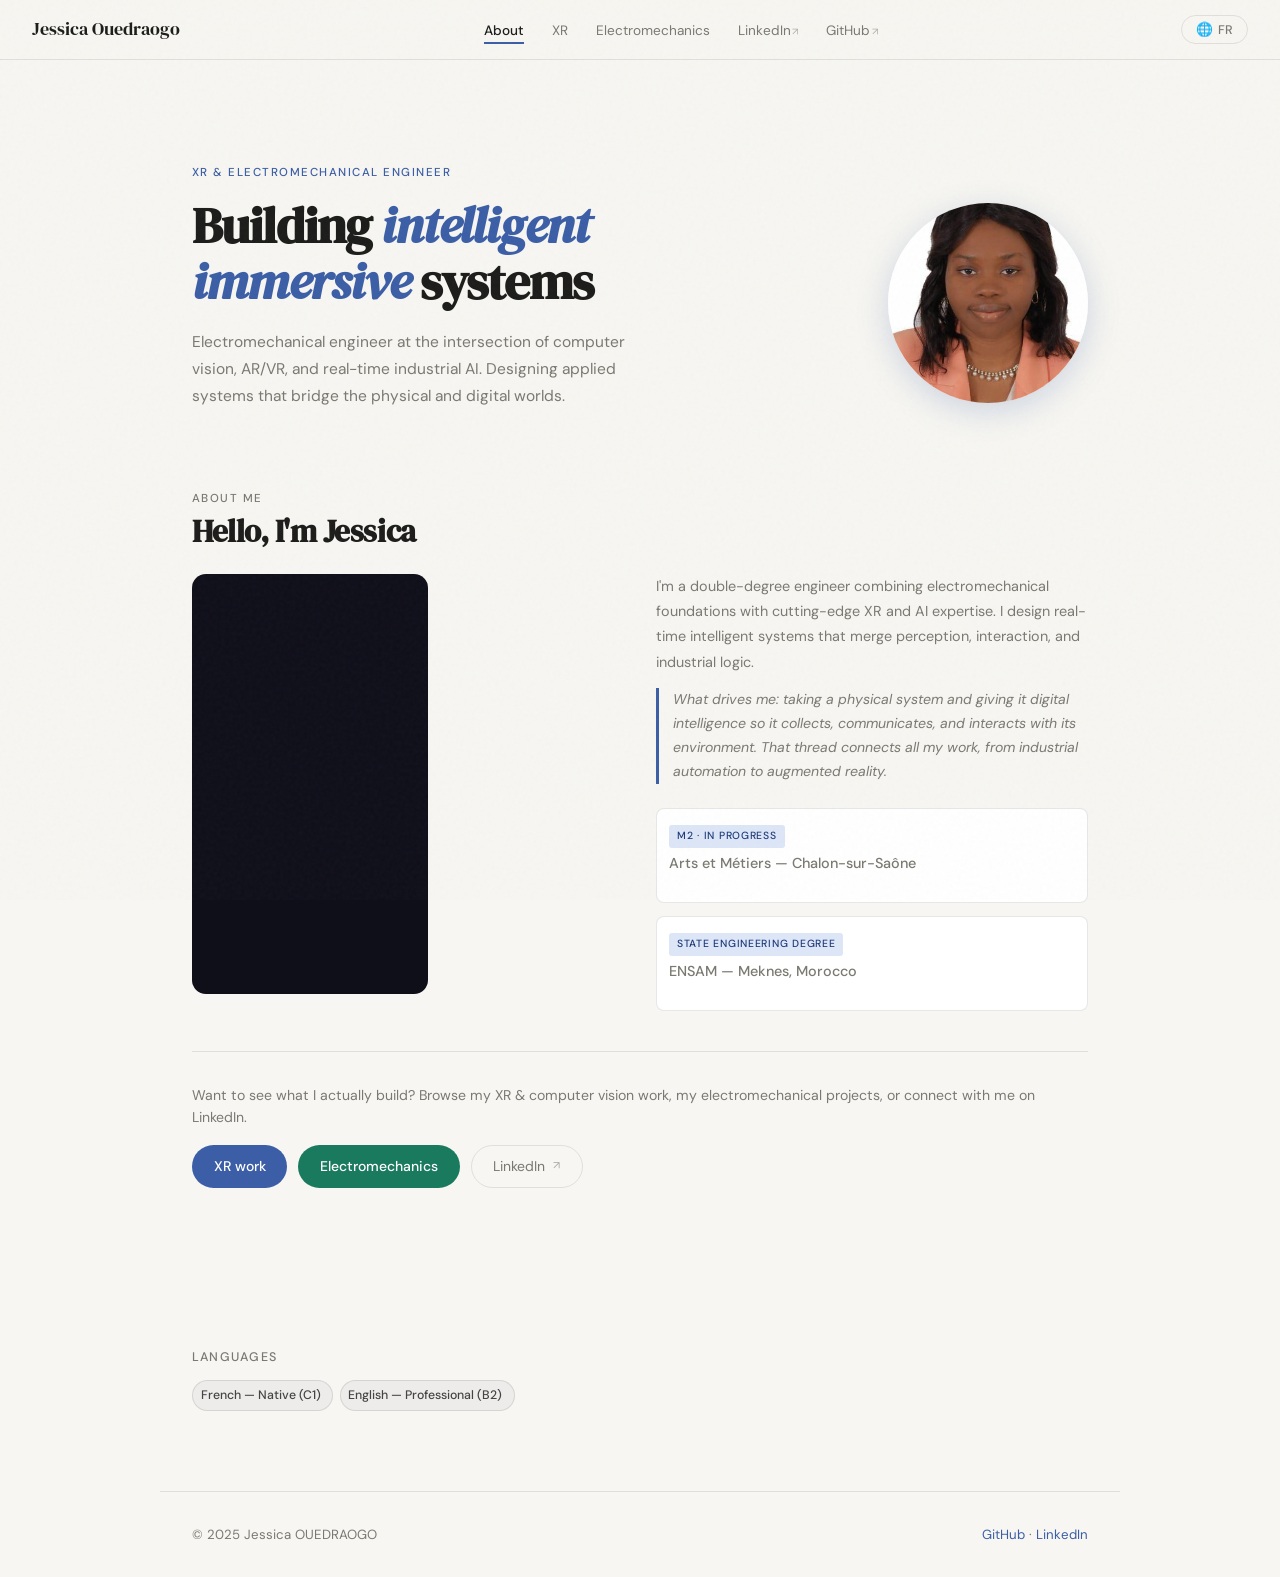
==== index.html @ d199c16f "Add files via upload" ====
<!DOCTYPE html>
<html lang="en" translate="no">
<head>
<meta charset="UTF-8">
<meta name="viewport" content="width=device-width, initial-scale=1.0">
<title>Jessica OUEDRAOGO — XR & Electromechanical Engineer</title>
<link rel="preconnect" href="https://fonts.googleapis.com">
<link rel="preconnect" href="https://fonts.gstatic.com" crossorigin>
<link href="https://fonts.googleapis.com/css2?family=DM+Sans:ital,wght@0,300;0,400;0,500;1,300&family=DM+Serif+Display:ital@0;1&display=swap" rel="stylesheet">
<link rel="stylesheet" href="assets/style.css">
</head>
<body>

<nav>
  <a href="index.html" class="nav-logo">Jessica Ouedraogo</a>
  <ul class="nav-links">
    <li><a href="index.html#about" data-i18n="nav-about" aria-current="page">About</a></li>
    <li><a href="xr.html" data-i18n="nav-xr">XR</a></li>
    <li><a href="electromecanique.html" data-i18n="nav-el">Electromechanics</a></li>
    <li><a href="https://www.linkedin.com/in/jessica-ouedraogo-2485332b0/" target="_blank" rel="noopener">LinkedIn</a></li>
    <li><a href="https://github.com/JessicaOUEDRAOGO" target="_blank" rel="noopener">GitHub</a></li>
  </ul>
  <button id="lang-btn" onclick="toggleLang()" style="
    background:transparent;border:1px solid var(--border);border-radius:100px;
    padding:.3rem .85rem;font-size:.78rem;font-weight:500;cursor:pointer;
    color:var(--muted);font-family:'DM Sans',sans-serif;transition:all .2s;
    display:flex;align-items:center;gap:.35rem;flex-shrink:0
  " onmouseover="this.style.background='var(--surface)'" onmouseout="this.style.background='transparent'">
    <span style="font-size:.85rem">🌐</span> FR
  </button>
</nav>

<!-- HERO + ABOUT -->
<div class="sw" id="hero">
  <div class="si">

    <!-- Ligne 1 : nom + titre -->
    <div class="hg" style="margin-bottom:3rem">
      <div>
        <p class="ey" data-i18n="hero-eyebrow">XR &amp; Electromechanical Engineer</p>
        <h1 class="hero" data-i18n="hero-h1">Building <em>intelligent<br>immersive</em> systems</h1>
        <p class="hsub" data-i18n="hero-sub">Electromechanical engineer at the intersection of computer vision, AR/VR, and real-time industrial AI. Designing applied systems that bridge the physical and digital worlds.</p>
      </div>
      <div class="av"><img src="assets/images/avatar.jpg" alt="Jessica OUEDRAOGO" loading="eager" decoding="async"></div>
    </div>

    <!-- Ligne 2 : vidéo + bio + logos -->
    <p class="sl" data-i18n="about-label" style="margin-bottom:.35rem">About me</p>
    <h2 class="st" data-i18n="about-title" style="margin-bottom:1.5rem">Hello, I'm Jessica</h2>
    <div class="al" id="about">

      <!-- VIDÉO HTML5 native -->
      <div class="vw">
        <iframe
          src="https://www.youtube.com/embed/zHc7DJUoYN8"
          title="Jessica OUEDRAOGO — Introduction"
          allow="accelerometer; autoplay; clipboard-write; encrypted-media; gyroscope; picture-in-picture"
          allowfullscreen
          style="position:absolute;inset:0;width:100%;height:100%;border:none;border-radius:var(--radius)">
        </iframe>
      </div>

      <!-- BIO + LOGOS -->
      <div class="abt">
        <p style="font-size:.9rem;color:var(--muted);line-height:1.75;margin-bottom:.85rem" data-i18n="about-p1">I'm a double-degree engineer combining electromechanical foundations with cutting-edge XR and AI expertise. I design real-time intelligent systems that merge perception, interaction, and industrial logic.</p>
        <p style="font-size:.88rem;color:var(--muted);line-height:1.7;font-style:italic;border-left:3px solid var(--xr);padding-left:.9rem;margin-bottom:1.5rem" data-i18n="about-quote">"What drives me: taking a physical system and giving it digital intelligence — so it collects, communicates, and interacts with its environment. That thread connects all my work, from industrial automation to augmented reality."</p>

        <!-- LOGOS UNIVERSITÉS -->
        <div class="edu-logos">
          <div class="edu-logo-item">
            <img src="https://raw.githubusercontent.com/JessicaOUEDRAOGO/Portfolio/main/About_Education/ENSAM.jpg"
                 alt="ENSAM Chalon-sur-Saône"
                 onerror="this.style.display='none'">
            <div>
              <span class="edu-badge-sm" data-i18n="edu-badge-1">M2 · In progress</span>
              <p class="edu-logo-name" data-i18n="edu-name-1">Arts et Métiers — Chalon-sur-Saône</p>
            </div>
          </div>
          <div class="edu-logo-item">
            <img src="https://raw.githubusercontent.com/JessicaOUEDRAOGO/Portfolio/main/About_Education/logo_ensam.jpg"
                 alt="ENSAM Meknes"
                 onerror="this.style.display='none'">
            <div>
              <span class="edu-badge-sm" data-i18n="edu-badge-2">State Engineering Degree</span>
              <p class="edu-logo-name" data-i18n="edu-name-2">ENSAM — Meknes, Morocco</p>
            </div>
          </div>
        </div>
      </div>
    </div>

    <!-- CTA explicatif : où aller ensuite -->
    <div style="margin-top:2.5rem;padding-top:2rem;border-top:1px solid var(--border)">
      <p style="font-size:.88rem;color:var(--muted);margin-bottom:1rem" data-i18n="cta-explore-label">Want to see what I actually build? Browse my XR & computer vision work, my electromechanical projects, or connect with me on LinkedIn.</p>
      <div class="ha">
        <a href="xr.html" class="btn bp" data-i18n="hero-btn-xr">XR work</a>
        <a href="electromecanique.html" class="btn bg" data-i18n="hero-btn-el">Electromechanics</a>
        <a href="https://www.linkedin.com/in/jessica-ouedraogo-2485332b0/" target="_blank" rel="noopener" class="btn bext">LinkedIn</a>
      </div>
    </div>

  </div>
</div>

<!-- SKILLS — Langues uniquement (placement le plus robuste : une seule source, pas de duplication) -->
<div class="sw" id="skills-sec">
  <div class="si">
    <div class="skw" style="grid-template-columns:1fr">
      <div class="skg">
        <h3 data-i18n="skills-lang">Languages</h3>
        <div class="skt">
          <span class="sk skg2" data-i18n="lang-french">French — Native (C1)</span>
          <span class="sk skg2" data-i18n="lang-english">English — Professional (B2)</span>
        </div>
      </div>
    </div>
  </div>
</div>

<footer>
  <span data-i18n="footer-copy">© 2025 Jessica OUEDRAOGO</span>
  <span><a href="https://github.com/JessicaOUEDRAOGO" target="_blank" rel="noopener">GitHub</a> · <a href="https://www.linkedin.com/in/jessica-ouedraogo-2485332b0/" target="_blank" rel="noopener">LinkedIn</a></span>
</footer>

<script src="assets/i18n.js"></script>
<script src="assets/main.js"></script>
</body></html>
---- assets/style.css ----
*,*::before,*::after{box-sizing:border-box;margin:0;padding:0}
html{scroll-behavior:smooth}
:root{
  --bg:#F7F6F2;--surface:#fff;--text:#1C1C1A;--muted:#7A7971;
  --border:rgba(28,28,26,.1);--radius:14px;--radius-sm:8px;
  --xr:#3B5EA6;--xr-l:#E8EDF7;--xr-tt:#1E3A7A;--xr-tb:#DDE6F7;
  --el:#1A7A5E;--el-l:#E2F5EF;--el-tt:#0D5040;--el-tb:#C8EDE3;
}
body{font-family:'DM Sans',sans-serif;background:var(--bg);color:var(--text);line-height:1.6;font-size:16px;overflow-x:hidden}

/* NAV */
nav{position:sticky;top:0;z-index:200;background:rgba(247,246,242,.93);backdrop-filter:blur(14px);-webkit-backdrop-filter:blur(14px);border-bottom:1px solid var(--border);padding:0 2rem;display:flex;align-items:center;justify-content:space-between;height:60px}
.nav-logo{font-family:'DM Serif Display',serif;font-size:1.1rem;color:var(--text);text-decoration:none}
.nav-links{display:flex;gap:1.75rem;list-style:none}
.nav-links a{font-size:.85rem;color:var(--muted);text-decoration:none;transition:color .2s}
.nav-links a:hover{color:var(--text)}
.nav-links a[aria-current="page"]{color:var(--text);font-weight:500;border-bottom:2px solid var(--xr);padding-bottom:.2rem}
.nav-links a[target="_blank"]::after{content:"↗";font-size:.75em;margin-left:.1rem;opacity:.55}

/* SECTION WRAP */
.sw{position:relative;overflow:hidden}
.si{position:relative;z-index:2;max-width:960px;margin:0 auto;padding:5rem 2rem}


/* HERO */
#hero{background:#F7F6F2}
.hg{display:grid;grid-template-columns:1fr auto;gap:3rem;align-items:center;padding-top:1.5rem}
.ey{font-size:.72rem;font-weight:500;letter-spacing:.13em;text-transform:uppercase;color:var(--xr);margin-bottom:.9rem}
h1.hero{font-family:'DM Serif Display',serif;font-size:clamp(2.3rem,5vw,3.2rem);line-height:1.1;letter-spacing:-.02em;margin-bottom:1.2rem}
h1.hero em{font-style:italic;color:var(--xr)}
.hsub{font-size:.97rem;color:var(--muted);line-height:1.75;max-width:480px;margin-bottom:2rem}
.ha{display:flex;gap:.7rem;flex-wrap:wrap}
.btn{display:inline-flex;align-items:center;gap:.4rem;padding:.58rem 1.35rem;border-radius:100px;font-size:.875rem;font-weight:500;text-decoration:none;transition:all .2s;cursor:pointer;border:none;font-family:'DM Sans',sans-serif}
.bp{background:var(--xr);color:#fff}.bp:hover{background:#2a4a8a;transform:translateY(-1px)}
.bg{background:var(--el);color:#fff}.bg:hover{background:#145c46;transform:translateY(-1px)}
.bo{background:transparent;color:var(--text);border:1px solid var(--border)}.bo:hover{background:var(--surface);transform:translateY(-1px)}
.bext{background:transparent;color:var(--muted);border:1px solid var(--border);font-weight:400}.bext:hover{background:var(--surface);color:var(--text);transform:translateY(-1px)}
.btn[target="_blank"]::after{content:"↗";font-size:.8em;margin-left:.1rem;opacity:.6}
.av{width:200px;height:200px;border-radius:50%;border:none;box-shadow:0 8px 32px rgba(59,94,166,.22);overflow:hidden;flex-shrink:0}
.av img{width:100%;height:100%;object-fit:cover}

/* SECTION HEADER */
.sl{font-size:.72rem;font-weight:500;letter-spacing:.13em;text-transform:uppercase;color:var(--muted);margin-bottom:.35rem}
.st{font-family:'DM Serif Display',serif;font-size:1.95rem;line-height:1.15;letter-spacing:-.015em;margin-bottom:2.5rem}

/* ABOUT */
.al{display:grid;grid-template-columns:1fr 1fr;gap:2rem;align-items:start}
.vw{position:relative;aspect-ratio:9/16;max-height:420px;background:#0f0f1a;border-radius:var(--radius);overflow:hidden;border:1px solid var(--border)}
.vw iframe{position:absolute;inset:0;width:100%;height:100%;border:none}
.vpl{width:100%;height:100%;display:flex;flex-direction:column;align-items:center;justify-content:center;gap:1rem;color:#999;font-size:.83rem;text-align:center;padding:1.75rem;background:linear-gradient(135deg,#0f0f1a,#1a1a2e)}
.vpl svg{opacity:.45}
.vpl strong{color:#ccc;font-size:.9rem}
.vpl p{font-size:.78rem;line-height:1.55;color:#888;max-width:220px}
.vpl code{font-size:.7rem;background:rgba(255,255,255,.08);padding:2px 5px;border-radius:3px;color:#aaa}
.abt h3{font-family:'DM Serif Display',serif;font-size:1.35rem;margin-bottom:.7rem}
.abt p{font-size:.9rem;color:var(--muted);line-height:1.75;margin-bottom:.85rem}
.chips{display:flex;flex-wrap:wrap;gap:.4rem;margin-top:.9rem}
.chip{padding:.3rem .8rem;border-radius:100px;font-size:.75rem;font-weight:500;background:var(--xr-l);color:var(--xr-tt);border:1px solid rgba(59,94,166,.15)}
.edu-logos{display:flex;flex-direction:column;gap:.85rem}
.edu-logo-item{display:flex;align-items:center;gap:.85rem;padding:.75rem;background:var(--surface);border:1px solid var(--border);border-radius:var(--radius-sm)}
.edu-logo-item img{width:48px;height:48px;object-fit:contain;border-radius:6px;border:1px solid var(--border);padding:3px;background:#fff;flex-shrink:0}
.edu-badge-sm{font-size:.65rem;font-weight:500;letter-spacing:.07em;text-transform:uppercase;color:var(--xr-tt);background:var(--xr-tb);padding:.18rem .5rem;border-radius:3px;display:inline-block;margin-bottom:.2rem}
.edu-logo-name{font-size:.82rem;font-weight:500;color:var(--text);margin:0}

/* XR BG */
#xr-section{background:linear-gradient(180deg,#8fa8d8 0%,#6688c0 10%,#3a5a9e 22%,#1a2f6b 36%,#1a2f6b 78%,#0d1f4a 100%)}
#xr-section .st{color:#E8EDF7}
#xr-section .sl{color:rgba(255,255,255,.75)}
/* ELECTRO BG */
#el-section{background:linear-gradient(180deg,#0d1f4a 0%,#083524 10%,#0a3d2b 22%,#0a3d2b 78%,#051a12 100%)}
#el-section .st{color:#C8EDE3}
#el-section .sl{color:#5DCAA5}

/* TIMELINE */
.tl{position:relative;padding-left:2rem}
.tl::before{content:'';position:absolute;left:.55rem;top:.5rem;bottom:.5rem;width:2px;border-radius:2px}
#xr-section .tl::before{background:linear-gradient(180deg,#8AABDF,rgba(138,171,223,.1))}
#el-section .tl::before{background:linear-gradient(180deg,#5DCAA5,rgba(93,202,165,.1))}
.ti{position:relative;margin-bottom:2rem}
.ti:last-child{margin-bottom:0}
.td{position:absolute;left:-1.93rem;top:.55rem;width:14px;height:14px;border-radius:50%;border:3px solid var(--bg)}
#xr-section .td{background:#8AABDF;box-shadow:0 0 0 2px #8AABDF;border-color:#0f1b3d}
#el-section .td{background:#5DCAA5;box-shadow:0 0 0 2px #5DCAA5;border-color:#052117}
.tc{background:rgba(255,255,255,.72);backdrop-filter:blur(10px);border-radius:var(--radius);padding:1.2rem 1.4rem;transition:transform .2s,box-shadow .2s}
#xr-section .tc{border:1px solid rgba(255,255,255,.12);background:rgba(255,255,255,.07)}
#xr-section .tc:hover{transform:translateX(4px);box-shadow:0 6px 32px rgba(0,0,0,.3)}
#el-section .tc{border:1px solid rgba(255,255,255,.12);background:rgba(255,255,255,.07)}
#el-section .tc:hover{transform:translateX(4px);box-shadow:0 6px 32px rgba(0,0,0,.3)}
.tm{display:flex;align-items:center;gap:.55rem;margin-bottom:.45rem;flex-wrap:wrap}
.tb{font-size:.67rem;font-weight:500;letter-spacing:.07em;text-transform:uppercase;padding:.2rem .6rem;border-radius:4px}
.ba{background:#F3EEF8;color:#5B3FA8}
.bp2{background:#FEF0E3;color:#A0511A}
.bx{background:var(--xr-tb);color:var(--xr-tt)}
.be{background:var(--el-tb);color:var(--el-tt)}
.bev{background:#FFF4DE;color:#8B5E00}
.tdate{font-size:.73rem;color:rgba(255,255,255,.45)}
.ttitle{font-family:'DM Serif Display',serif;font-size:1.08rem;margin-bottom:.3rem;color:#fff}
.torg{font-size:.8rem;color:rgba(255,255,255,.5);font-style:italic;margin-bottom:.55rem}
.tdesc{font-size:.84rem;color:rgba(255,255,255,.65);line-height:1.65;margin-bottom:.65rem}
.tprojs{display:grid;grid-template-columns:repeat(auto-fill,minmax(190px,1fr));gap:.7rem;margin-top:.7rem}

/* PROJ MINI CARDS */
.pc{background:rgba(255,255,255,.9);border-radius:10px;overflow:hidden;cursor:pointer;border:1px solid rgba(0,0,0,.08);transition:transform .2s,box-shadow .2s}
.pc:hover{transform:translateY(-3px);box-shadow:0 8px 22px rgba(0,0,0,.1)}
.pt{aspect-ratio:16/9;overflow:hidden;background:#1a1a2e;position:relative}
.pt img{width:100%;height:100%;object-fit:cover;transition:transform .3s}
.pc:hover .pt img{transform:scale(1.05)}
.pte{width:100%;height:100%;display:flex;align-items:center;justify-content:center;color:#666;font-size:.73rem}
.pov{position:absolute;inset:0;background:rgba(0,0,0,.25);opacity:0;transition:opacity .2s;display:flex;align-items:center;justify-content:center}
.pc:hover .pov{opacity:1}
.plc{width:38px;height:38px;border-radius:50%;background:rgba(255,255,255,.95);display:flex;align-items:center;justify-content:center}
.plc svg{width:15px;height:15px}
#xr-section .plc svg{fill:var(--xr)}
#el-section .plc svg{fill:var(--el)}
.pi{padding:.65rem .8rem}
.pn{font-size:.8rem;font-weight:500;color:var(--text);margin-bottom:.18rem;line-height:1.3}
.ptc{font-size:.7rem;color:var(--muted)}

/* SKILLS */
#skills-sec{background:#F7F6F2}
.skw{display:grid;grid-template-columns:1fr 1fr;gap:2rem}
.skg h3{font-size:.78rem;font-weight:500;text-transform:uppercase;letter-spacing:.1em;color:var(--muted);margin-bottom:.8rem}
.skt{display:flex;flex-wrap:wrap;gap:.4rem}
.sk{display:inline-flex;align-items:center;gap:.35rem;padding:.28rem .72rem .28rem .48rem;border-radius:100px;font-size:.77rem;font-weight:500}
.sk img,.sk svg{width:14px;height:14px;flex-shrink:0}
.skb{background:var(--xr-tb);color:var(--xr-tt);border:1px solid rgba(59,94,166,.2)}
.skd{background:#1C1C1A;color:#fff}
.skt2{background:var(--el-tb);color:var(--el-tt);border:1px solid rgba(26,122,94,.2)}
.skp{background:#EEE8F8;color:#5B3FA8;border:1px solid rgba(91,63,168,.2)}
.sko{background:#FEF0E3;color:#A0511A;border:1px solid rgba(160,81,26,.2)}
.skg2{background:#EEECEA;color:#444;border:1px solid rgba(0,0,0,.1)}

/* MODAL */
.mb{display:none;position:fixed;inset:0;background:rgba(10,10,8,.65);z-index:300;padding:1.5rem;align-items:center;justify-content:center;backdrop-filter:blur(8px)}
.mb.open{display:flex}
.mo{background:var(--surface);border-radius:var(--radius);max-width:780px;width:100%;max-height:90vh;overflow-y:auto;position:relative;animation:min .25s cubic-bezier(.34,1.56,.64,1)}
@keyframes min{from{opacity:0;transform:scale(.93) translateY(10px)}to{opacity:1;transform:scale(1) translateY(0)}}
.mc{position:absolute;top:.9rem;right:.9rem;width:33px;height:33px;border-radius:50%;background:var(--bg);border:1px solid var(--border);cursor:pointer;display:flex;align-items:center;justify-content:center;z-index:10}
.mc:hover{background:#e8e8e8}
.mc svg{width:13px;height:13px}
.mm{width:100%;aspect-ratio:16/9;background:#111;border-radius:var(--radius) var(--radius) 0 0;overflow:hidden;display:flex;align-items:center;justify-content:center}
.mm img{width:100%;height:100%;object-fit:contain}
.mbd{padding:1.75rem 2rem 2rem}
.mtag{display:inline-block;font-size:.68rem;font-weight:500;letter-spacing:.08em;text-transform:uppercase;padding:.22rem .6rem;border-radius:4px;margin-bottom:.7rem}
.mtitle{font-family:'DM Serif Display',serif;font-size:1.6rem;margin-bottom:.7rem}
.mdesc{font-size:.92rem;color:var(--muted);line-height:1.75;margin-bottom:1.4rem}

footer{border-top:1px solid var(--border);padding:2rem;max-width:960px;margin:0 auto;display:flex;align-items:center;justify-content:space-between;font-size:.83rem;color:var(--muted);flex-wrap:wrap;gap:.75rem}
footer a{color:var(--xr);text-decoration:none}
footer a:hover{text-decoration:underline}

.cross{background:#F7F6F2}
.cross-inner{max-width:960px;margin:0 auto;padding:3rem 2rem;text-align:center}
.cross-label{font-size:.78rem;color:var(--muted);margin-bottom:.9rem}

@media(max-width:700px){
  .hg{grid-template-columns:1fr}.av{width:110px;height:110px;order:-1}
  .al{grid-template-columns:1fr}.skw{grid-template-columns:1fr}
  nav{padding:0 1rem}.nav-links{gap:1rem}
  .si{padding:3.5rem 1.25rem}
  .mbd{padding:1.2rem}.mb{padding:.5rem}
}
.ttech{display:flex;flex-wrap:wrap;gap:.35rem;margin-top:.6rem}
.thook{font-size:.88rem;font-style:italic;font-weight:400;line-height:1.6;margin-bottom:.75rem;display:block}
#xr-section .thook{color:#a8c4e8}
#el-section .thook{color:#7dd4b4}
.thook .word{display:inline-block;overflow:hidden;vertical-align:bottom}
.thook .word span{display:inline-block;transform:translateY(110%);opacity:0;transition:transform .5s cubic-bezier(.16,1,.3,1), opacity .4s ease}
.thook.hook-visible .word span{transform:translateY(0);opacity:1}
.sep{width:100%;overflow:hidden;line-height:0;pointer-events:none}
.sep svg{display:block;width:100%}
@media(prefers-reduced-motion:reduce){*{transition:none!important;animation:none!important}}
.sw{transition:none}
.fade-in{opacity:0;transform:translateY(24px);transition:opacity .7s ease,transform .7s ease}
.fade-in.visible{opacity:1;transform:translateY(0)}
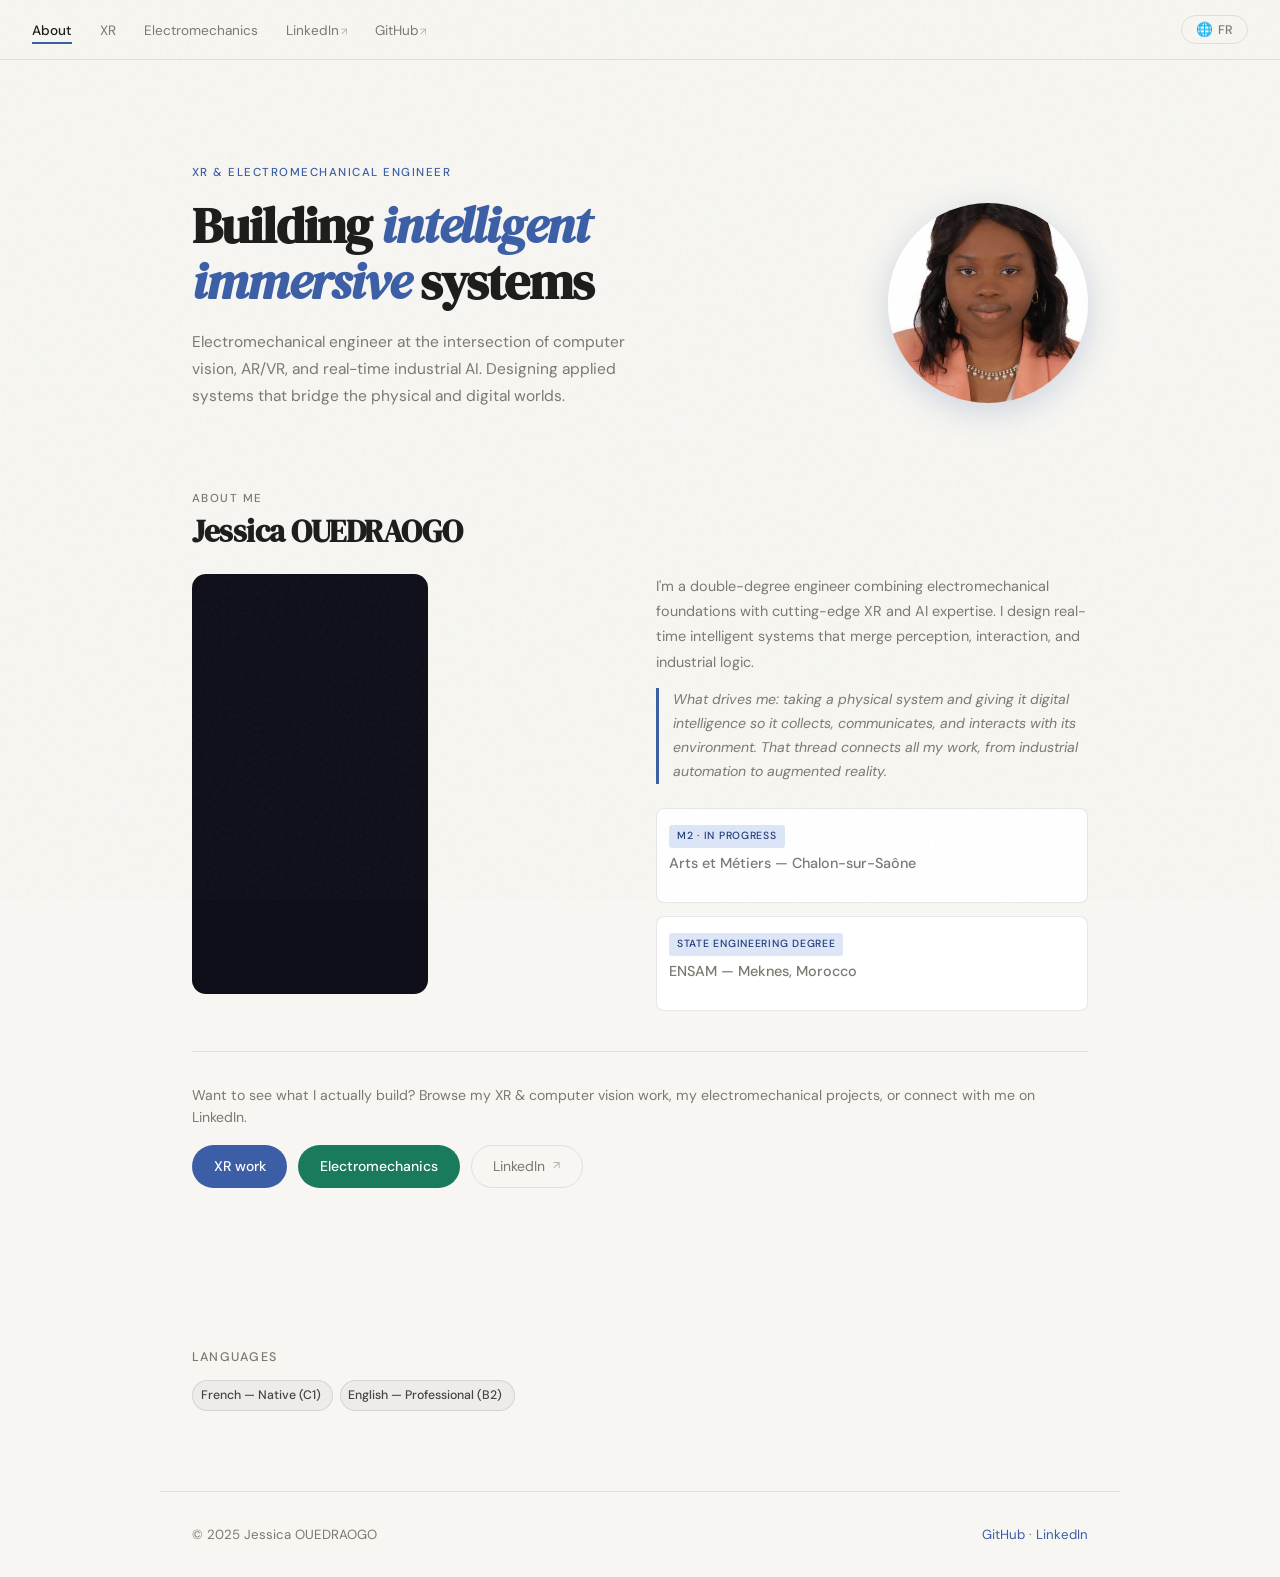
==== commit a7dc5123: "Add files via upload" ====
--- a/index.html
+++ b/index.html
@@ -12,7 +12,6 @@
 <body>
 
 <nav>
-  <a href="index.html" class="nav-logo">Jessica Ouedraogo</a>
   <ul class="nav-links">
     <li><a href="index.html#about" data-i18n="nav-about" aria-current="page">About</a></li>
     <li><a href="xr.html" data-i18n="nav-xr">XR</a></li>
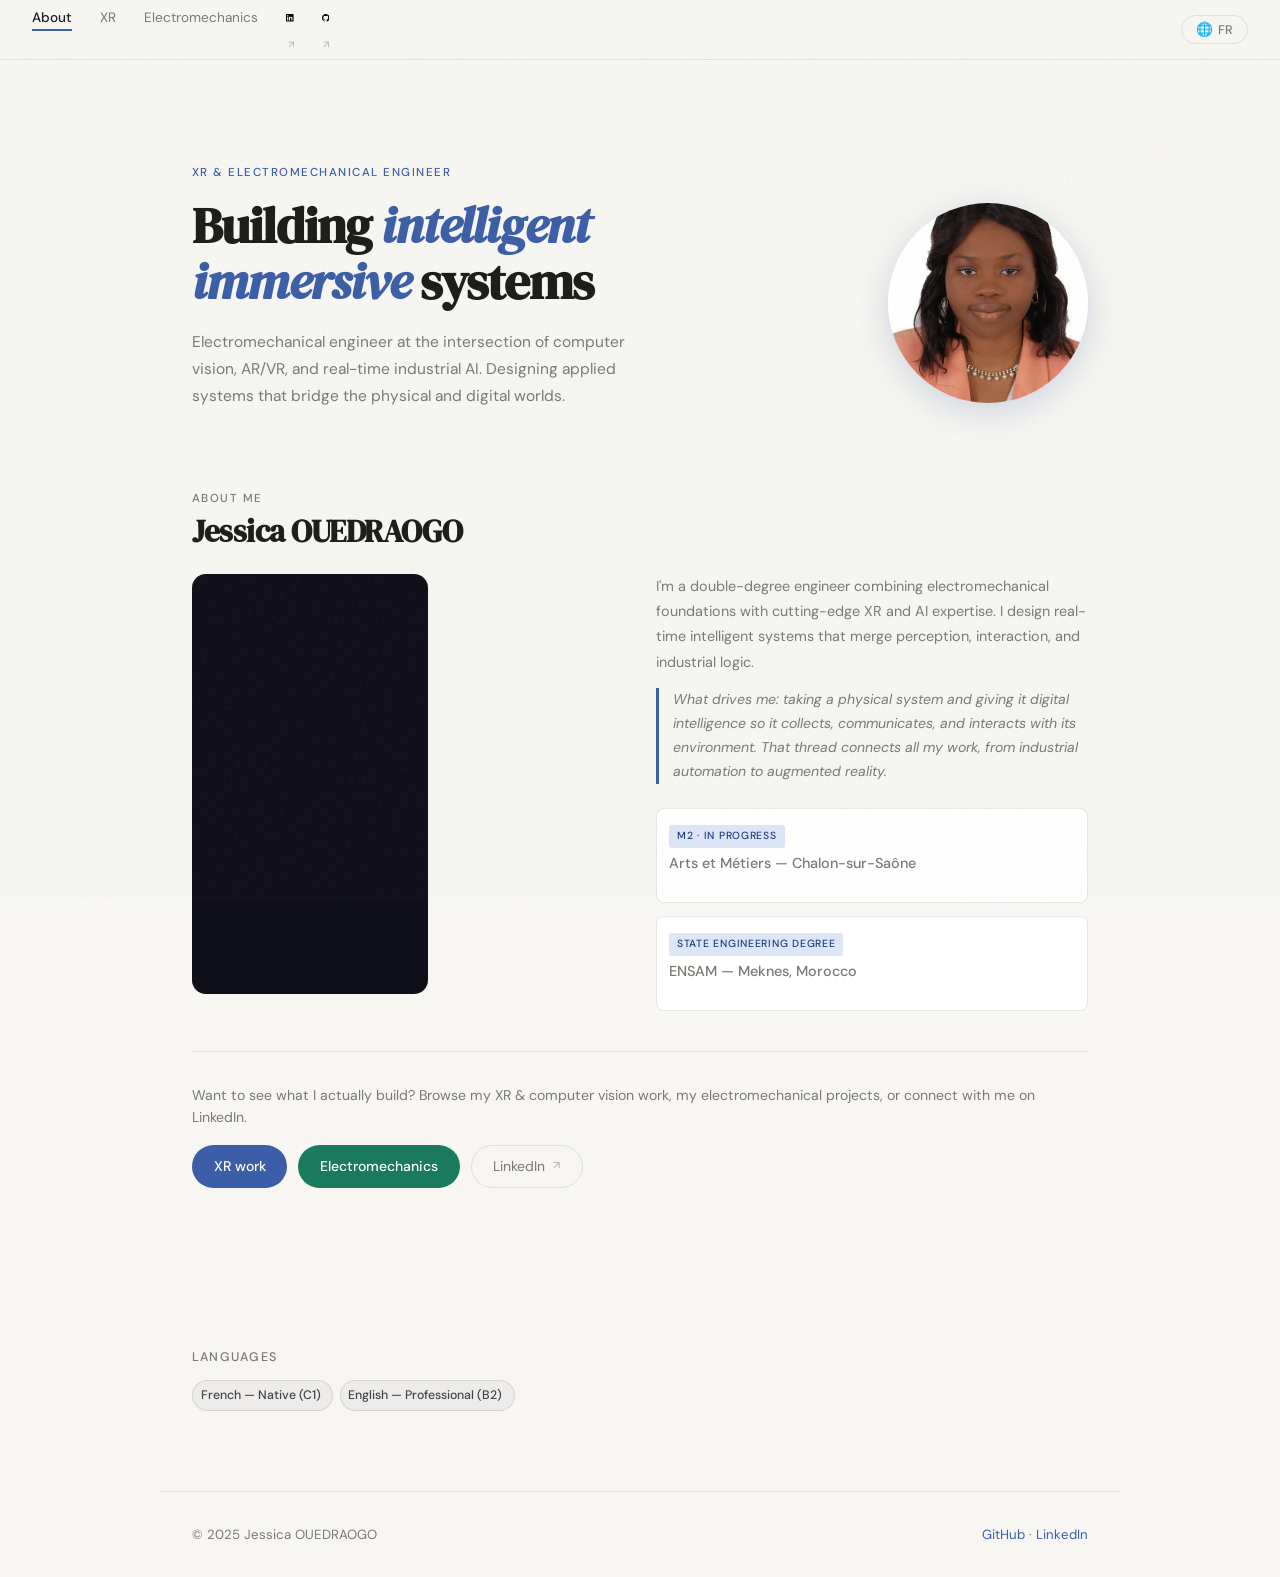
==== commit 06aa47f8: "Add files via upload" ====
--- a/index.html
+++ b/index.html
@@ -16,8 +16,8 @@
     <li><a href="index.html#about" data-i18n="nav-about" aria-current="page">About</a></li>
     <li><a href="xr.html" data-i18n="nav-xr">XR</a></li>
     <li><a href="electromecanique.html" data-i18n="nav-el">Electromechanics</a></li>
-    <li><a href="https://www.linkedin.com/in/jessica-ouedraogo-2485332b0/" target="_blank" rel="noopener">LinkedIn</a></li>
-    <li><a href="https://github.com/JessicaOUEDRAOGO" target="_blank" rel="noopener">GitHub</a></li>
+    <li><a href="https://www.linkedin.com/in/jessica-ouedraogo-2485332b0/" target="_blank" rel="noopener" class="nav-icon" aria-label="LinkedIn"><svg viewBox="0 0 24 24"><path d="M20.447 20.452h-3.554v-5.569c0-1.328-.027-3.037-1.852-3.037-1.853 0-2.136 1.445-2.136 2.939v5.667H9.351V9h3.414v1.561h.046c.477-.9 1.637-1.85 3.37-1.85 3.601 0 4.267 2.37 4.267 5.455v6.286zM5.337 7.433c-1.144 0-2.063-.926-2.063-2.065 0-1.138.92-2.063 2.063-2.063 1.14 0 2.064.925 2.064 2.063 0 1.139-.925 2.065-2.064 2.065zm1.782 13.019H3.555V9h3.564v11.452zM22.225 0H1.771C.792 0 0 .774 0 1.729v20.542C0 23.227.792 24 1.771 24h20.451C23.2 24 24 23.227 24 22.271V1.729C24 .774 23.2 0 22.222 0h.003z"/></svg></a></li>
+    <li><a href="https://github.com/JessicaOUEDRAOGO" target="_blank" rel="noopener" class="nav-icon" aria-label="GitHub"><svg viewBox="0 0 24 24"><path d="M12 .297c-6.63 0-12 5.373-12 12 0 5.303 3.438 9.8 8.205 11.385.6.113.82-.258.82-.577 0-.285-.01-1.04-.015-2.04-3.338.724-4.042-1.61-4.042-1.61-.546-1.385-1.333-1.755-1.333-1.755-1.087-.744.084-.729.084-.729 1.205.084 1.838 1.236 1.838 1.236 1.07 1.835 2.809 1.305 3.495.998.108-.776.417-1.305.76-1.605-2.665-.3-5.466-1.332-5.466-5.93 0-1.31.465-2.38 1.235-3.22-.135-.303-.54-1.523.105-3.176 0 0 1.005-.322 3.3 1.23.96-.267 1.98-.399 3-.405 1.02.006 2.04.138 3 .405 2.28-1.552 3.285-1.23 3.285-1.23.645 1.653.24 2.873.12 3.176.765.84 1.23 1.91 1.23 3.22 0 4.61-2.805 5.625-5.475 5.92.42.36.81 1.096.81 2.22 0 1.606-.015 2.896-.015 3.286 0 .315.21.69.825.57C20.565 22.092 24 17.592 24 12.297c0-6.627-5.373-12-12-12"/></svg></a></li>
   </ul>
   <button id="lang-btn" onclick="toggleLang()" style="
     background:transparent;border:1px solid var(--border);border-radius:100px;
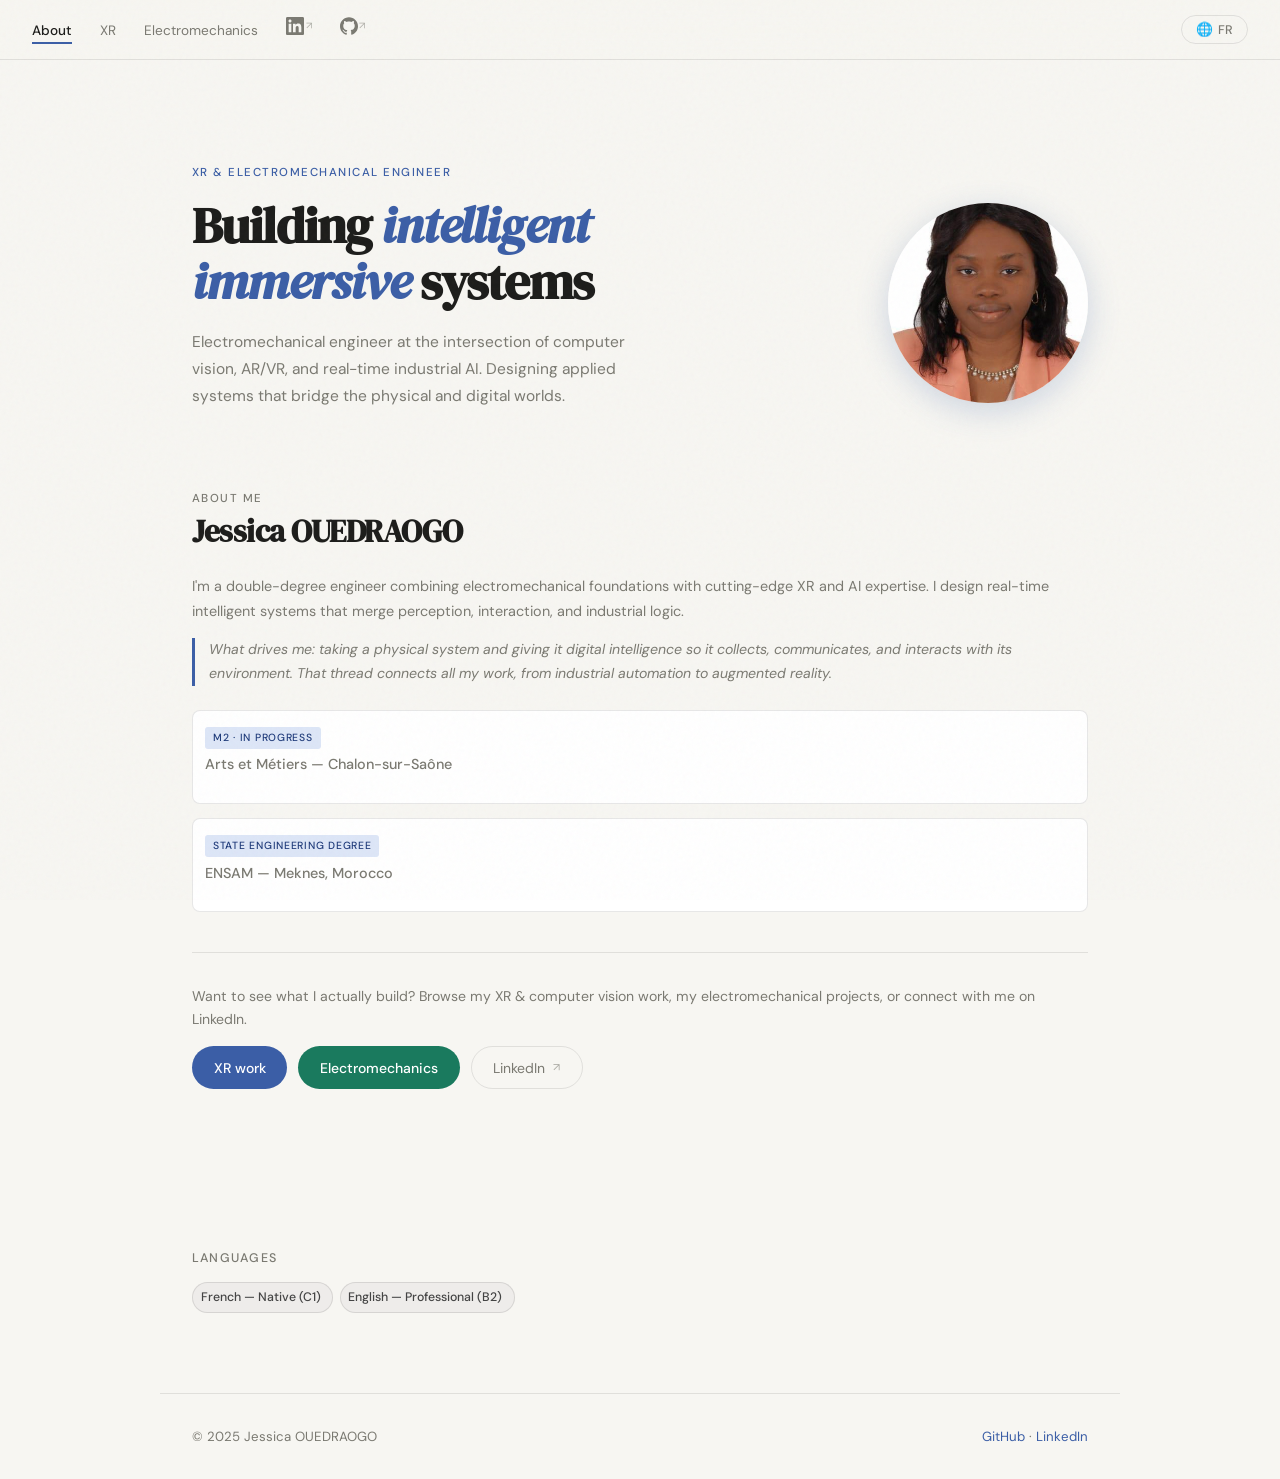
==== commit 8906bb8a: "Add files via upload" ====
--- a/index.html
+++ b/index.html
@@ -43,21 +43,10 @@
       <div class="av"><img src="assets/images/avatar.jpg" alt="Jessica OUEDRAOGO" loading="eager" decoding="async"></div>
     </div>
 
-    <!-- Ligne 2 : vidéo + bio + logos -->
+    <!-- Ligne 2 : bio + logos -->
     <p class="sl" data-i18n="about-label" style="margin-bottom:.35rem">About me</p>
     <h2 class="st" data-i18n="about-title" style="margin-bottom:1.5rem">Hello, I'm Jessica</h2>
-    <div class="al" id="about">
-
-      <!-- VIDÉO HTML5 native -->
-      <div class="vw">
-        <iframe
-          src="https://www.youtube.com/embed/zHc7DJUoYN8"
-          title="Jessica OUEDRAOGO — Introduction"
-          allow="accelerometer; autoplay; clipboard-write; encrypted-media; gyroscope; picture-in-picture"
-          allowfullscreen
-          style="position:absolute;inset:0;width:100%;height:100%;border:none;border-radius:var(--radius)">
-        </iframe>
-      </div>
+    <div class="al" id="about" style="grid-template-columns:1fr">
 
       <!-- BIO + LOGOS -->
       <div class="abt">
--- a/assets/style.css
+++ b/assets/style.css
@@ -15,7 +15,9 @@
 .nav-links a{font-size:.85rem;color:var(--muted);text-decoration:none;transition:color .2s}
 .nav-links a:hover{color:var(--text)}
 .nav-links a[aria-current="page"]{color:var(--text);font-weight:500;border-bottom:2px solid var(--xr);padding-bottom:.2rem}
-.nav-links a[target="_blank"]::after{content:"↗";font-size:.75em;margin-left:.1rem;opacity:.55}
+.nav-links a[target="_blank"]::after{content:"↗\FE0E";font-size:.75em;margin-left:.1rem;opacity:.55}
+.nav-links a.nav-icon{display:inline-flex;align-items:center}
+.nav-links a.nav-icon svg{width:18px;height:18px;fill:currentColor;display:block}
 
 /* SECTION WRAP */
 .sw{position:relative;overflow:hidden}
@@ -35,7 +37,7 @@
 .bg{background:var(--el);color:#fff}.bg:hover{background:#145c46;transform:translateY(-1px)}
 .bo{background:transparent;color:var(--text);border:1px solid var(--border)}.bo:hover{background:var(--surface);transform:translateY(-1px)}
 .bext{background:transparent;color:var(--muted);border:1px solid var(--border);font-weight:400}.bext:hover{background:var(--surface);color:var(--text);transform:translateY(-1px)}
-.btn[target="_blank"]::after{content:"↗";font-size:.8em;margin-left:.1rem;opacity:.6}
+.btn[target="_blank"]::after{content:"↗\FE0E";font-size:.8em;margin-left:.1rem;opacity:.6}
 .av{width:200px;height:200px;border-radius:50%;border:none;box-shadow:0 8px 32px rgba(59,94,166,.22);overflow:hidden;flex-shrink:0}
 .av img{width:100%;height:100%;object-fit:cover}
 
@@ -156,9 +158,21 @@
 @media(max-width:700px){
   .hg{grid-template-columns:1fr}.av{width:110px;height:110px;order:-1}
   .al{grid-template-columns:1fr}.skw{grid-template-columns:1fr}
-  nav{padding:0 1rem}.nav-links{gap:1rem}
+  nav{padding:0 1rem;gap:.6rem}
+  .nav-links{gap:.9rem;flex:1;overflow-x:auto;-ms-overflow-style:none;scrollbar-width:none;-webkit-overflow-scrolling:touch}
+  .nav-links::-webkit-scrollbar{display:none}
+  .nav-links li{flex-shrink:0}
+  .nav-links a{font-size:.8rem}
+  .nav-links a.nav-icon svg{width:16px;height:16px}
+  #lang-btn{padding:.3rem .65rem!important;flex-shrink:0}
   .si{padding:3.5rem 1.25rem}
   .mbd{padding:1.2rem}.mb{padding:.5rem}
+}
+@media(max-width:420px){
+  nav{padding:0 .8rem}
+  .nav-links{gap:.7rem}
+  .nav-links a{font-size:.76rem}
+  #lang-btn span{display:none}
 }
 .ttech{display:flex;flex-wrap:wrap;gap:.35rem;margin-top:.6rem}
 .thook{font-size:.88rem;font-style:italic;font-weight:400;line-height:1.6;margin-bottom:.75rem;display:block}
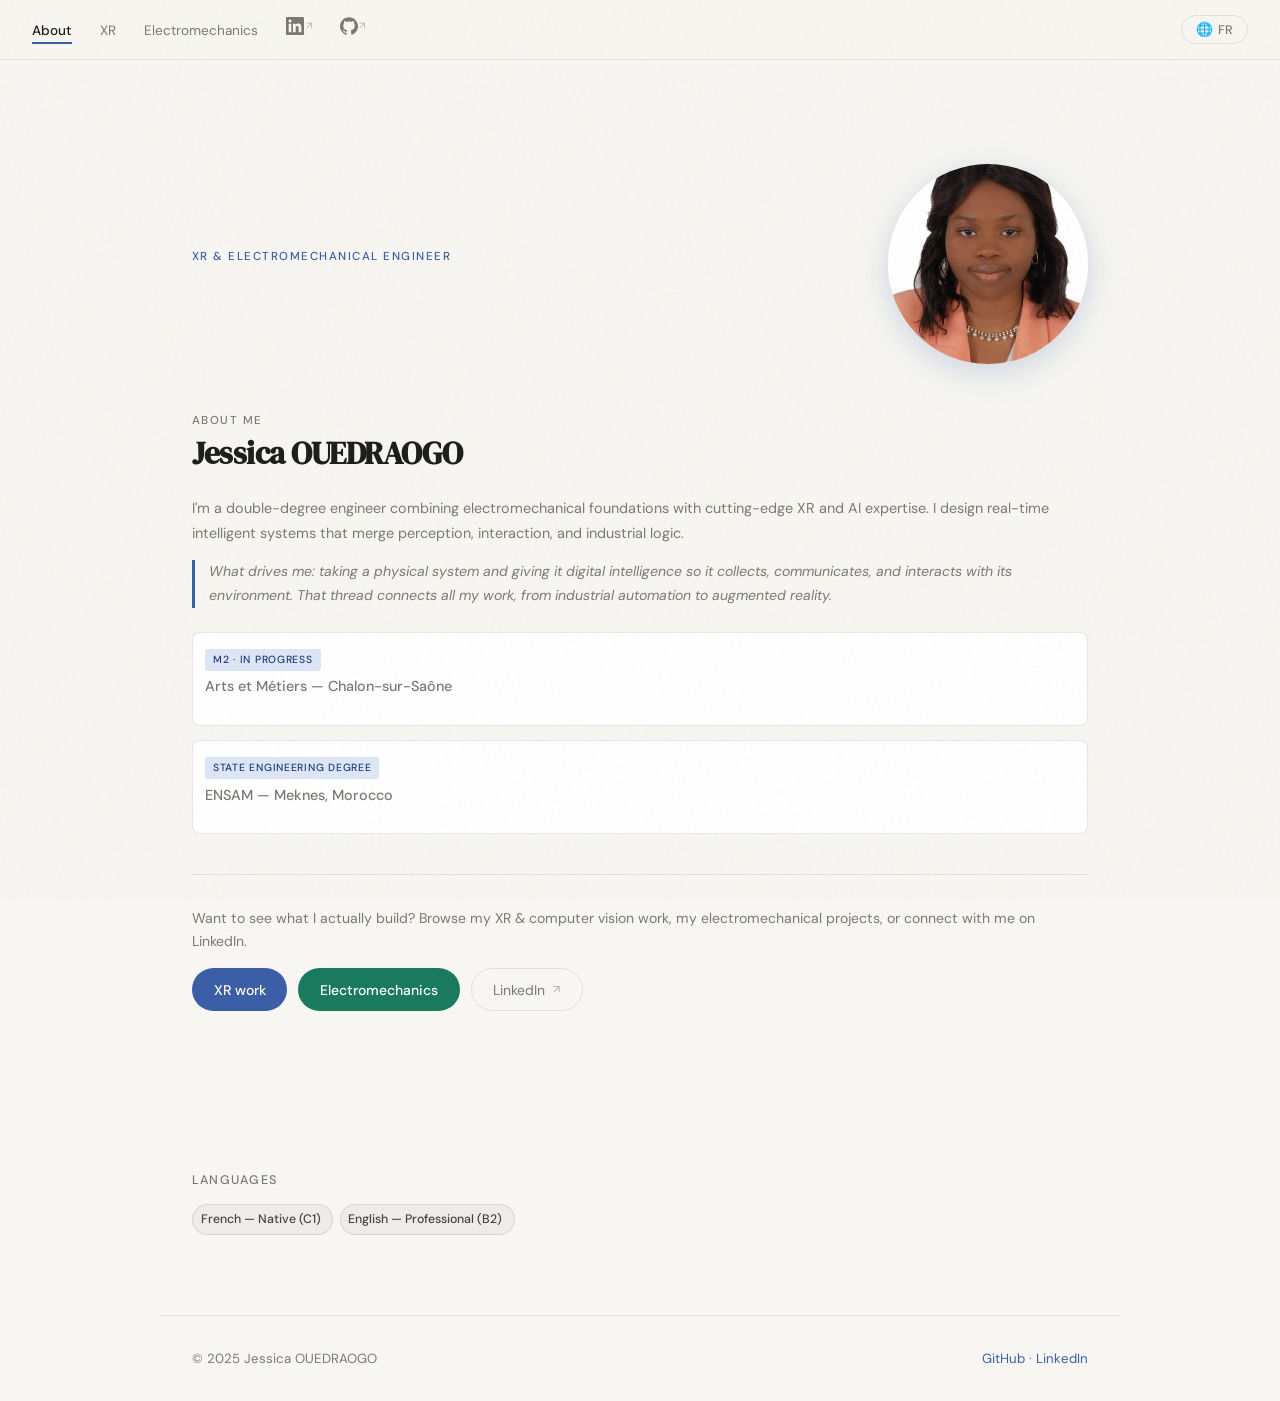
==== commit 500742f7: "Add files via upload" ====
--- a/index.html
+++ b/index.html
@@ -37,8 +37,6 @@
     <div class="hg" style="margin-bottom:3rem">
       <div>
         <p class="ey" data-i18n="hero-eyebrow">XR &amp; Electromechanical Engineer</p>
-        <h1 class="hero" data-i18n="hero-h1">Building <em>intelligent<br>immersive</em> systems</h1>
-        <p class="hsub" data-i18n="hero-sub">Electromechanical engineer at the intersection of computer vision, AR/VR, and real-time industrial AI. Designing applied systems that bridge the physical and digital worlds.</p>
       </div>
       <div class="av"><img src="assets/images/avatar.jpg" alt="Jessica OUEDRAOGO" loading="eager" decoding="async"></div>
     </div>
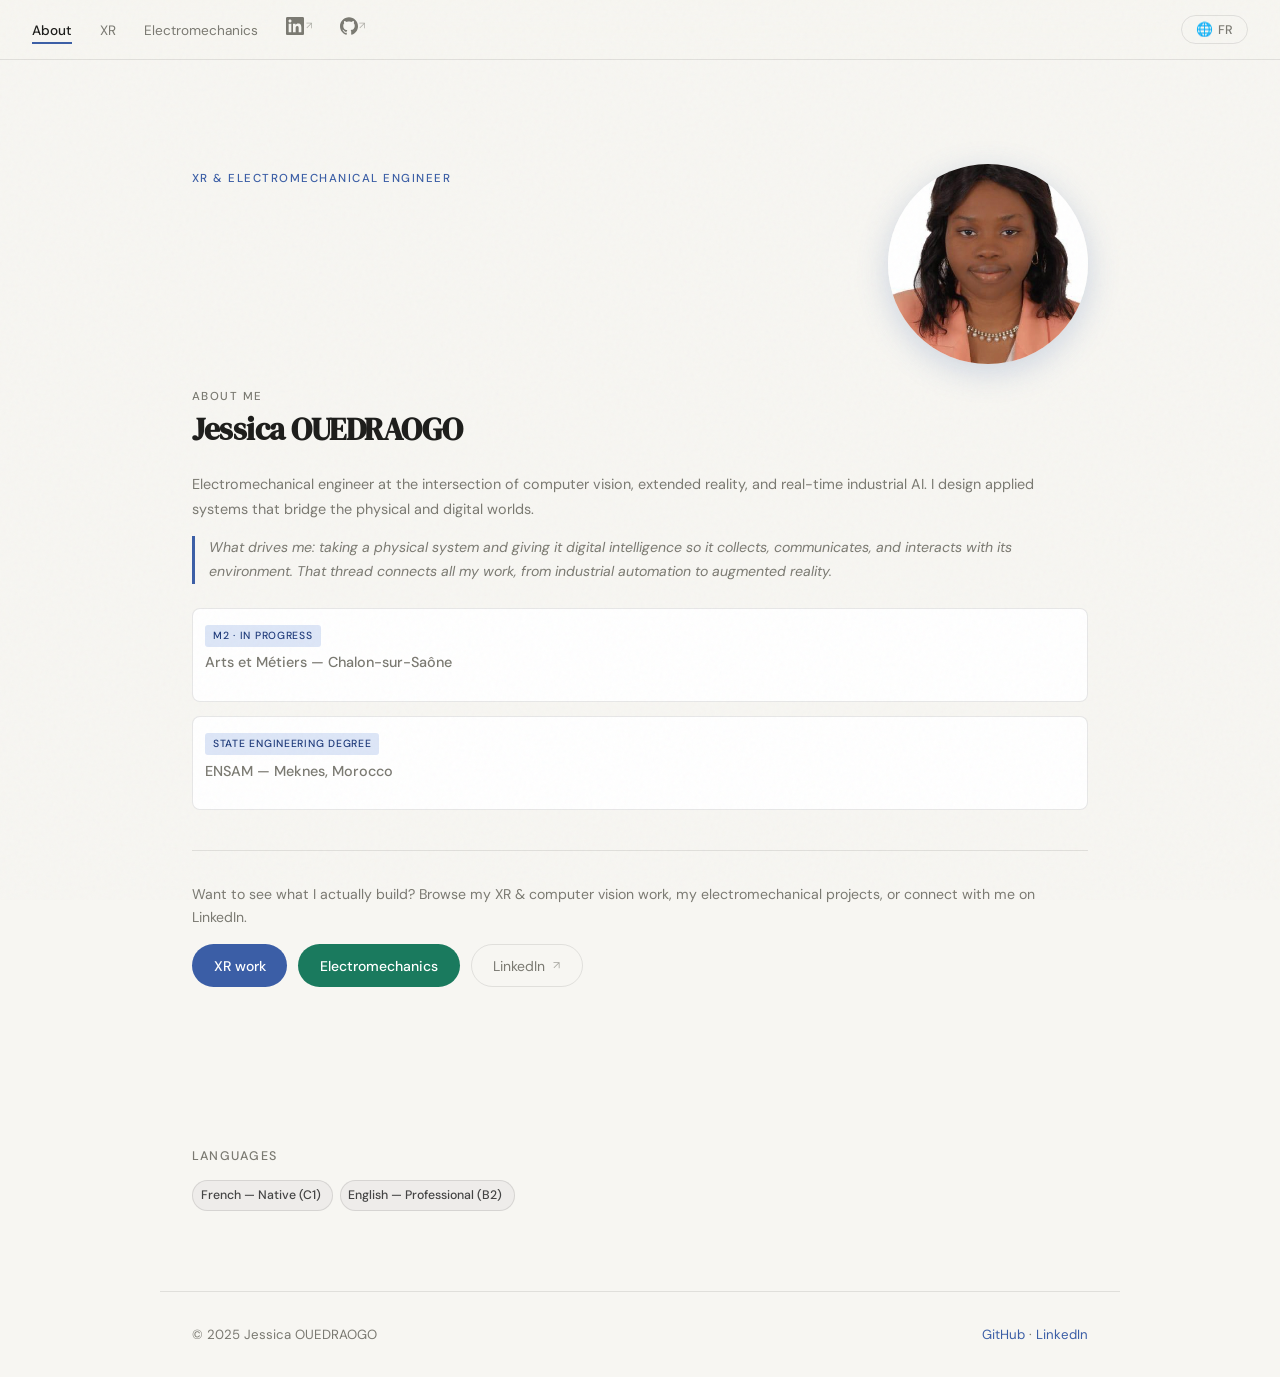
==== commit 0aeb64e4: "Add files via upload" ====
--- a/index.html
+++ b/index.html
@@ -34,9 +34,9 @@
   <div class="si">
 
     <!-- Ligne 1 : nom + titre -->
-    <div class="hg" style="margin-bottom:3rem">
+    <div class="hg" style="margin-bottom:1.5rem;align-items:flex-start">
       <div>
-        <p class="ey" data-i18n="hero-eyebrow">XR &amp; Electromechanical Engineer</p>
+        <p class="ey" data-i18n="hero-eyebrow" style="margin-top:.4rem">XR &amp; Electromechanical Engineer</p>
       </div>
       <div class="av"><img src="assets/images/avatar.jpg" alt="Jessica OUEDRAOGO" loading="eager" decoding="async"></div>
     </div>
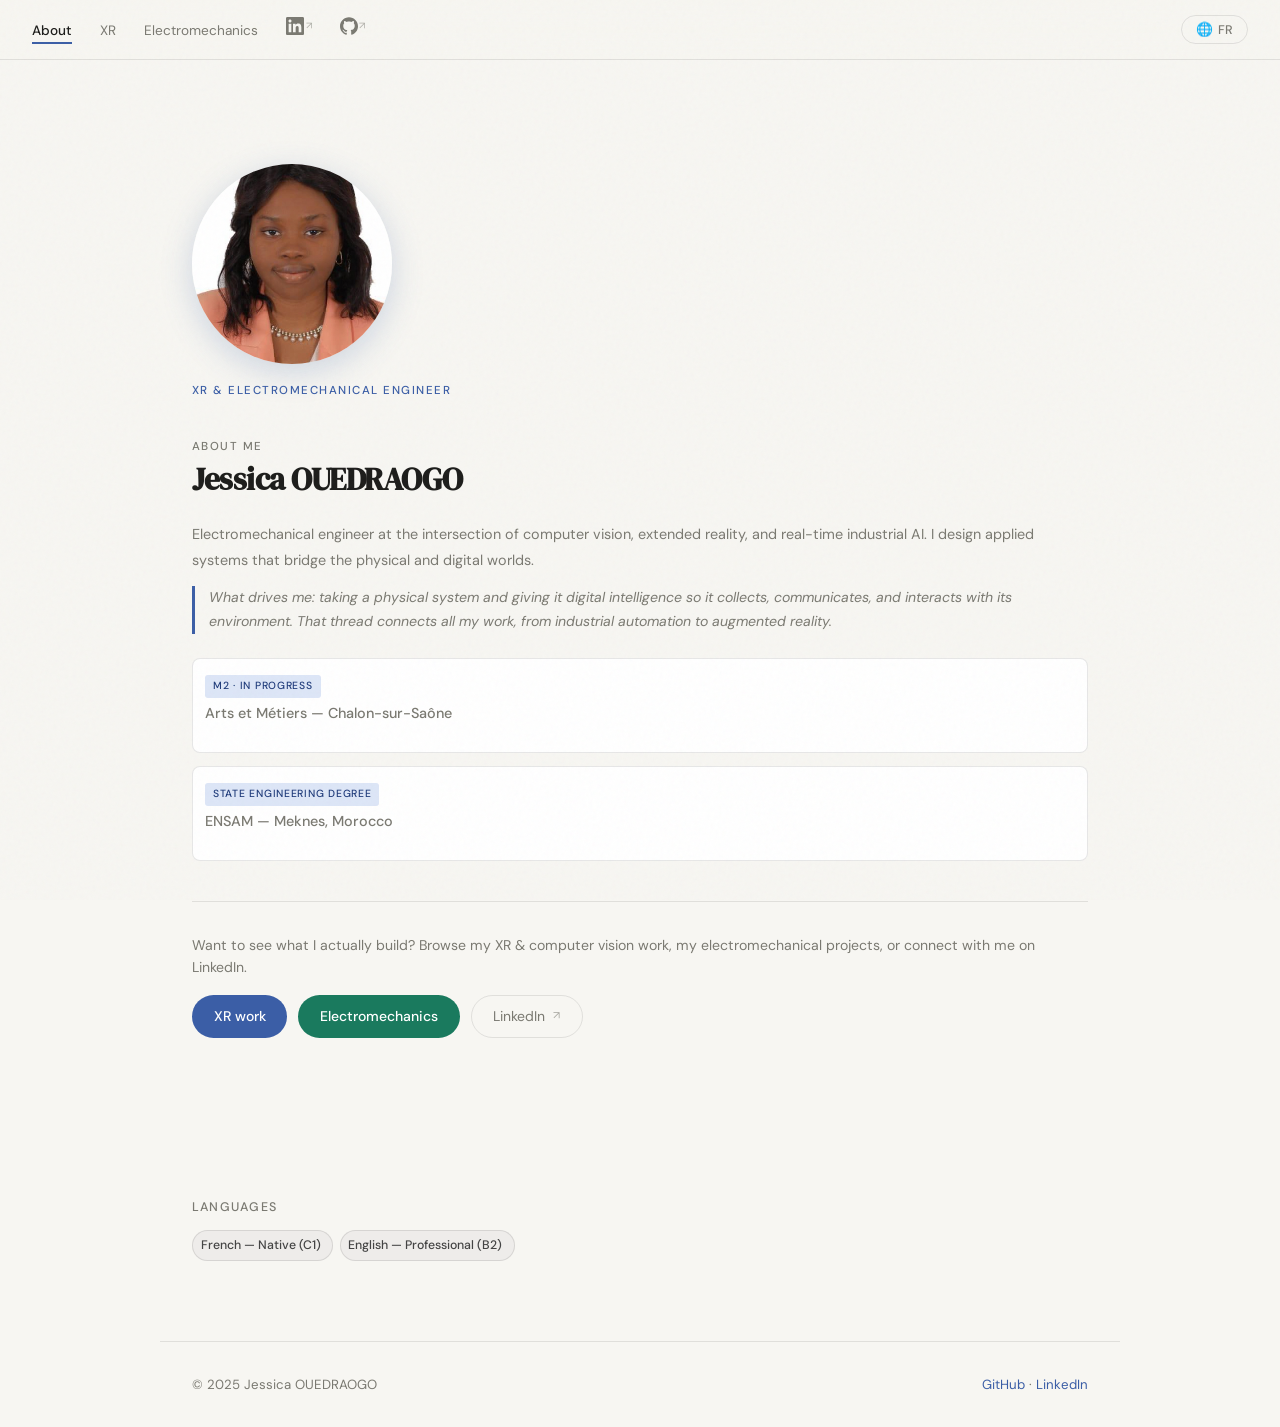
==== commit 18c448c2: "Add files via upload" ====
--- a/index.html
+++ b/index.html
@@ -34,11 +34,11 @@
   <div class="si">
 
     <!-- Ligne 1 : nom + titre -->
-    <div class="hg" style="margin-bottom:1.5rem;align-items:flex-start">
+    <div class="hg" style="margin-bottom:1.5rem;grid-template-columns:1fr;align-items:flex-start;gap:1.1rem">
+      <div class="av" style="order:0"><img src="assets/images/avatar.jpg" alt="Jessica OUEDRAOGO" loading="eager" decoding="async"></div>
       <div>
-        <p class="ey" data-i18n="hero-eyebrow" style="margin-top:.4rem">XR &amp; Electromechanical Engineer</p>
+        <p class="ey" data-i18n="hero-eyebrow" style="margin-top:0">XR &amp; Electromechanical Engineer</p>
       </div>
-      <div class="av"><img src="assets/images/avatar.jpg" alt="Jessica OUEDRAOGO" loading="eager" decoding="async"></div>
     </div>
 
     <!-- Ligne 2 : bio + logos -->
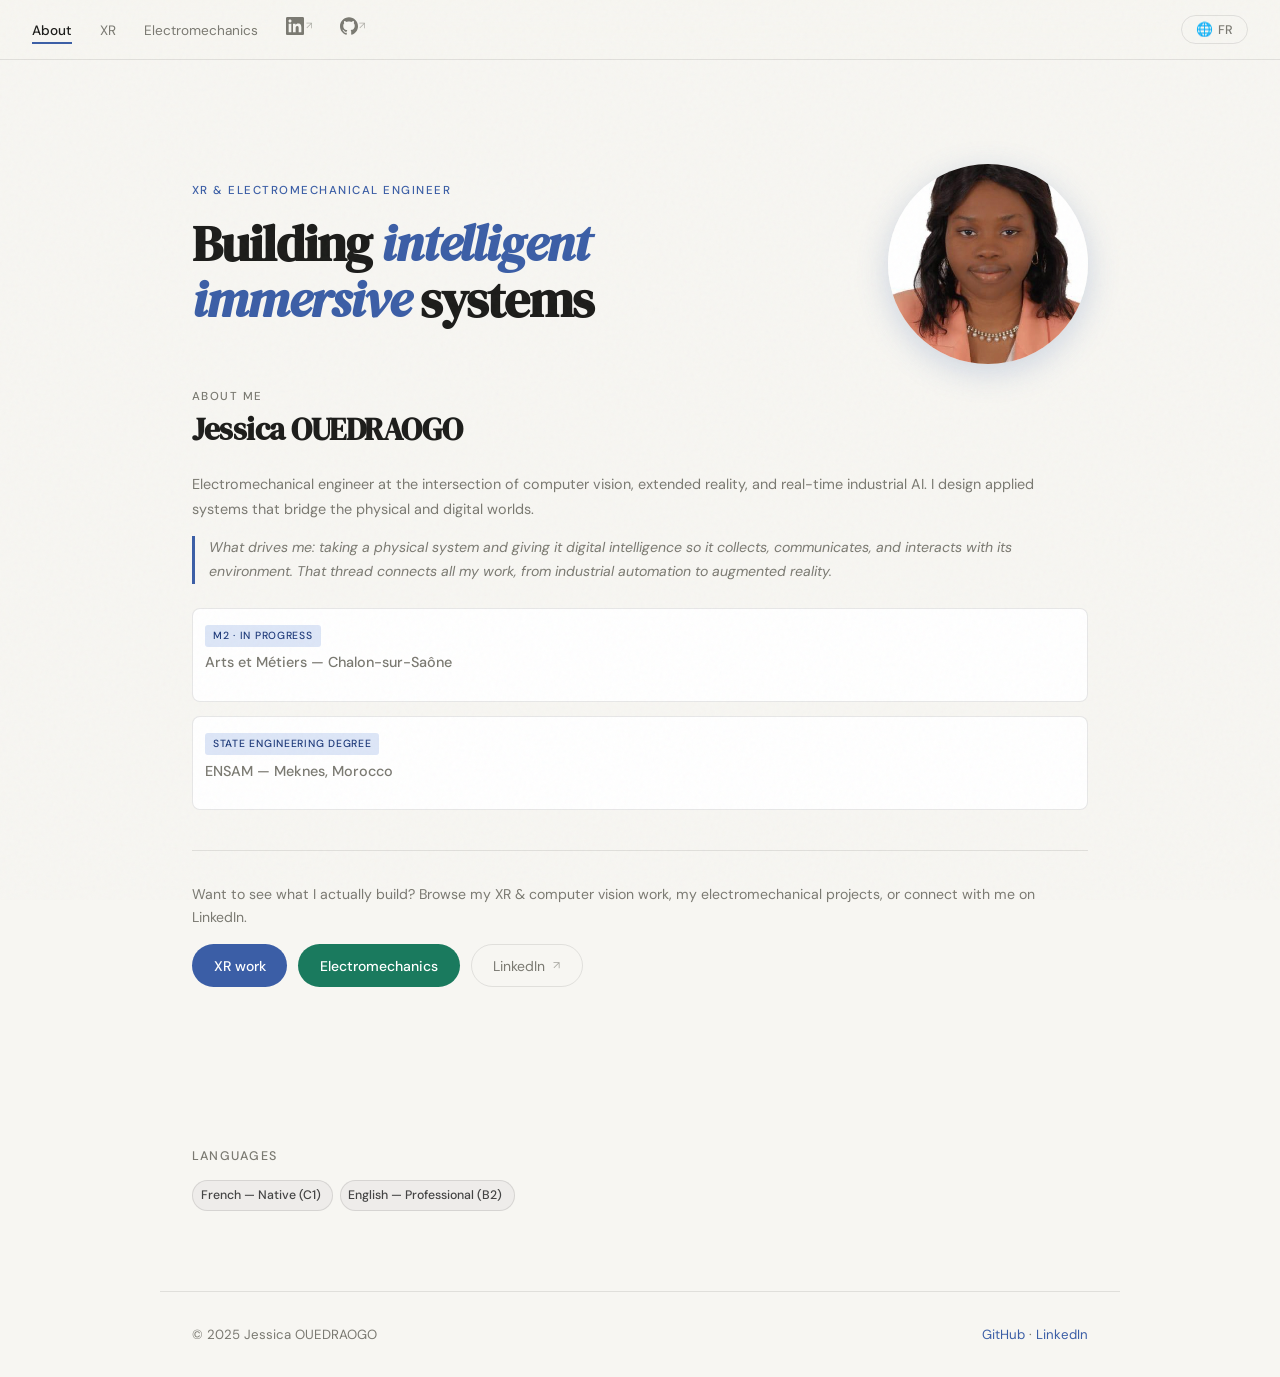
==== commit f7b86bad: "Add files via upload" ====
--- a/index.html
+++ b/index.html
@@ -34,11 +34,12 @@
   <div class="si">
 
     <!-- Ligne 1 : nom + titre -->
-    <div class="hg" style="margin-bottom:1.5rem;grid-template-columns:1fr;align-items:flex-start;gap:1.1rem">
-      <div class="av" style="order:0"><img src="assets/images/avatar.jpg" alt="Jessica OUEDRAOGO" loading="eager" decoding="async"></div>
+    <div class="hg" style="margin-bottom:1.5rem;align-items:center">
       <div>
         <p class="ey" data-i18n="hero-eyebrow" style="margin-top:0">XR &amp; Electromechanical Engineer</p>
+        <h1 class="hero" data-i18n="hero-h1">Building <em>intelligent<br>immersive</em> systems</h1>
       </div>
+      <div class="av"><img src="assets/images/avatar.jpg" alt="Jessica OUEDRAOGO" loading="eager" decoding="async"></div>
     </div>
 
     <!-- Ligne 2 : bio + logos -->
